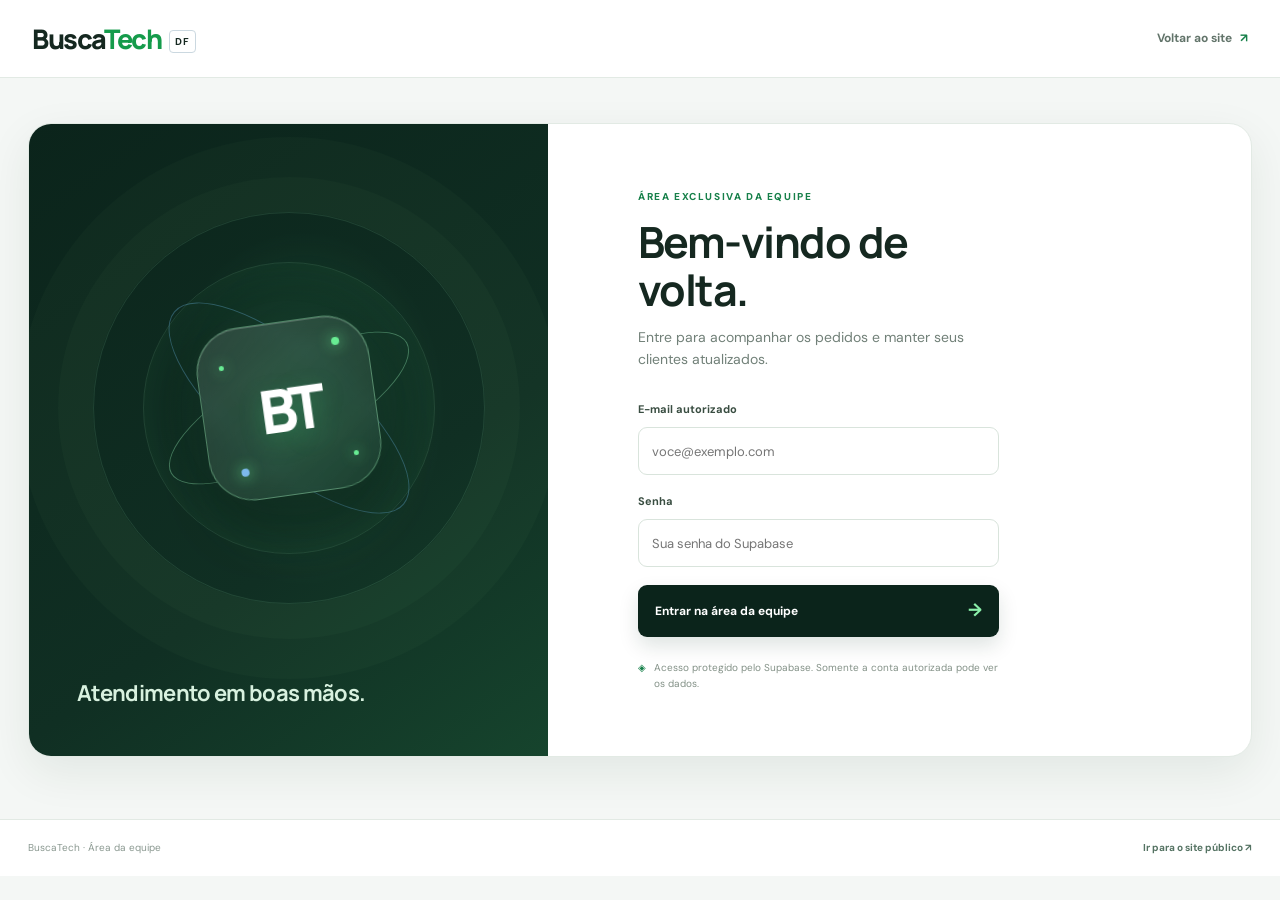
==== admin.html @ 412933b1 "Add protected service admin dashboard" ====
<!doctype html>
<html lang="pt-BR">
<head>
  <meta charset="UTF-8">
  <meta name="viewport" content="width=device-width, initial-scale=1">
  <meta name="robots" content="noindex, nofollow">
  <meta name="theme-color" content="#0b241b">
  <title>Área da equipe · BuscaTech</title>
  <link rel="icon" href="favicon.svg" type="image/svg+xml">
  <link rel="preconnect" href="https://fonts.googleapis.com">
  <link rel="preconnect" href="https://fonts.gstatic.com" crossorigin>
  <link href="https://fonts.googleapis.com/css2?family=DM+Sans:wght@400;500;600;700&family=Manrope:wght@500;600;700;800&display=swap" rel="stylesheet">
  <link rel="stylesheet" href="admin.css?v=20261119-admin-1">
</head>
<body>
  <header class="admin-header">
    <a class="admin-brand" href="./" aria-label="BuscaTech início">Busca<span>Tech</span><small>DF</small></a>
    <a class="back-to-site" href="./">Voltar ao site <span aria-hidden="true">↗</span></a>
  </header>

  <main class="admin-main">
    <section class="login-view" id="login-view" aria-labelledby="login-title">
      <div class="login-art" aria-hidden="true">
        <span class="orbit orbit-a"></span><span class="orbit orbit-b"></span>
        <div class="login-mark"><span>BT</span><i></i><i></i><i></i><i></i></div>
        <p>Atendimento em boas mãos.</p>
      </div>
      <div class="login-content">
        <p class="overline">ÁREA EXCLUSIVA DA EQUIPE</p>
        <h1 id="login-title">Bem-vindo de volta.</h1>
        <p class="login-intro">Entre para acompanhar os pedidos e manter seus clientes atualizados.</p>
        <form id="login-form" class="login-form">
          <label for="login-email">E-mail autorizado</label>
          <input id="login-email" name="email" type="email" autocomplete="username" required placeholder="voce@exemplo.com">
          <label for="login-password">Senha</label>
          <input id="login-password" name="password" type="password" autocomplete="current-password" required placeholder="Sua senha do Supabase">
          <button class="primary-button" type="submit">Entrar na área da equipe <span aria-hidden="true">→</span></button>
        </form>
        <p id="login-message" class="notice" role="status" aria-live="polite" hidden></p>
        <p class="login-footnote"><span aria-hidden="true">◈</span> Acesso protegido pelo Supabase. Somente a conta autorizada pode ver os dados.</p>
      </div>
    </section>

    <section class="dashboard-view" id="dashboard-view" hidden aria-labelledby="dashboard-title">
      <div class="dashboard-topline">
        <div>
          <p class="overline">PAINEL DE OPERAÇÃO</p>
          <h1 id="dashboard-title">Pedidos e atendimentos</h1>
          <p class="dashboard-subtitle">Acompanhe cada etapa e atualize o cliente sem complicação.</p>
        </div>
        <div class="dashboard-actions">
          <button class="secondary-button" id="refresh-orders" type="button"><span aria-hidden="true">↻</span> Atualizar</button>
          <button class="logout-button" id="logout-button" type="button">Sair</button>
        </div>
      </div>

      <div class="stats-grid" aria-label="Resumo dos pedidos">
        <article class="stat-card"><span class="stat-icon green" aria-hidden="true">▤</span><div><span class="stat-label">EM ABERTO</span><strong id="stat-open">—</strong></div><span class="stat-caption">pedidos ativos</span></article>
        <article class="stat-card"><span class="stat-icon amber" aria-hidden="true">◷</span><div><span class="stat-label">AGUARDANDO CLIENTE</span><strong id="stat-quotes">—</strong></div><span class="stat-caption">orçamentos enviados</span></article>
        <article class="stat-card"><span class="stat-icon blue" aria-hidden="true">✓</span><div><span class="stat-label">PRONTOS</span><strong id="stat-ready">—</strong></div><span class="stat-caption">para combinar devolução</span></article>
      </div>

      <div class="workspace-grid">
        <section class="orders-panel" aria-labelledby="orders-title">
          <div class="panel-heading">
            <div><h2 id="orders-title">Atendimentos</h2><span id="orders-count" class="muted-count">Carregando…</span></div>
            <label class="search-box"><span aria-hidden="true">⌕</span><span class="visually-hidden">Buscar atendimento</span><input id="search-orders" type="search" placeholder="Buscar cliente ou aparelho"></label>
          </div>
          <div class="filter-row" role="group" aria-label="Filtrar atendimentos">
            <button class="filter-chip is-active" type="button" data-filter="all">Todos</button>
            <button class="filter-chip" type="button" data-filter="open">Em aberto</button>
            <button class="filter-chip" type="button" data-filter="quote">Orçamento</button>
            <button class="filter-chip" type="button" data-filter="ready">Prontos</button>
          </div>
          <div class="order-list" id="order-list" aria-live="polite"></div>
        </section>

        <section class="detail-panel" id="detail-panel" aria-labelledby="detail-title">
          <div class="empty-detail" id="empty-detail">
            <span class="empty-icon" aria-hidden="true">↖</span>
            <h2>Escolha um atendimento</h2>
            <p>Selecione um pedido à esquerda para ver as informações e atualizar o andamento.</p>
          </div>
          <form id="order-form" hidden>
            <div class="detail-heading">
              <div><p class="overline">DETALHES DO PEDIDO</p><h2 id="detail-title">Atendimento</h2></div>
              <span id="detail-created" class="detail-date"></span>
            </div>
            <div class="customer-summary" id="customer-summary"></div>
            <label class="field-label" for="service-status">Andamento do serviço</label>
            <select id="service-status" name="serviceStatus" required>
              <option value="received">Solicitação recebida</option>
              <option value="diagnosis">Em avaliação técnica</option>
              <option value="quote_pending">Orçamento aguardando resposta</option>
              <option value="approved">Orçamento aprovado · aguardando início</option>
              <option value="in_service">Serviço em andamento</option>
              <option value="ready">Pronto para combinar devolução</option>
              <option value="returned">Equipamento devolvido</option>
              <option value="cancelled">Atendimento encerrado</option>
            </select>

            <div class="quote-editor">
              <div class="quote-editor-heading"><span class="quote-icon" aria-hidden="true">R$</span><div><h3>Orçamento</h3><p>Informe o valor e o que será feito.</p></div></div>
              <label class="field-label" for="quote-description">Descrição do serviço</label>
              <textarea id="quote-description" name="quoteDescription" rows="3" maxlength="1000" placeholder="Ex.: limpeza interna e troca da pasta térmica"></textarea>
              <label class="field-label" for="quote-amount">Valor total</label>
              <div class="money-input"><span aria-hidden="true">R$</span><input id="quote-amount" name="quoteAmount" type="number" min="0" max="99999999.99" step="0.01" placeholder="0,00" inputmode="decimal"></div>
              <label class="publish-quote-toggle" for="publish-quote"><input id="publish-quote" name="publishQuote" type="checkbox"><span class="fake-checkbox" aria-hidden="true">✓</span><span><strong>Enviar orçamento para aprovação</strong><small>O cliente poderá aprovar ou recusar com o código de acompanhamento.</small></span></label>
              <p id="quote-state-note" class="quote-state-note"></p>
            </div>
            <button class="primary-button save-button" id="save-order" type="submit">Salvar alterações <span aria-hidden="true">→</span></button>
            <p id="save-message" class="notice" role="status" aria-live="polite" hidden></p>
          </form>
        </section>
      </div>
      <p id="dashboard-message" class="dashboard-message" role="status" aria-live="polite" hidden></p>
      <p class="privacy-note"><span aria-hidden="true">◈</span> Dados de clientes visíveis somente para a equipe autorizada. Não compartilhe capturas deste painel.</p>
    </section>
  </main>

  <footer class="admin-footer"><span>BuscaTech · Área da equipe</span><a href="https://victorrmribeiro.github.io/SiteBuscaTech/">Ir para o site público ↗</a></footer>
  <script src="chatbot-config.js"></script>
  <script src="admin.js?v=20261119-admin-1"></script>
</body>
</html>
---- admin.css ----
:root{--admin-forest:#0b241b;--admin-green:#17804a;--admin-green-dark:#12633b;--admin-mint:#e8f5ec;--admin-ink:#152820;--admin-muted:#718078;--admin-paper:#f4f7f5;--admin-line:#e2eae4;--admin-card:#fff;--admin-shadow:0 15px 45px rgba(15,49,31,.08)}
*{box-sizing:border-box}
body{margin:0;background:var(--admin-paper);color:var(--admin-ink);font:15px/1.55 'DM Sans',Arial,sans-serif;min-height:100vh}
button,input,select,textarea{font:inherit}
button{cursor:pointer}
a{color:inherit;text-decoration:none}
h1,h2,h3,p{margin:0}
h1,h2,h3{font-family:'Manrope',Arial,sans-serif;letter-spacing:-.035em}
[hidden]{display:none!important}
.admin-header{height:78px;padding:0 max(32px,calc((100vw - 1330px)/2));display:flex;align-items:center;justify-content:space-between;background:#fff;border-bottom:1px solid var(--admin-line)}
.admin-brand{font:800 27px/1 'Manrope',sans-serif;letter-spacing:-1.4px}
.admin-brand span{color:#159b4b}
.admin-brand small{margin-left:8px;padding:4px 5px;border:1px solid #cbd8e0;border-radius:4px;font:700 10px 'DM Sans',sans-serif;letter-spacing:1px;vertical-align:middle}
.back-to-site{color:#62746a;font-size:12px;font-weight:700}
.back-to-site span{margin-left:5px;color:var(--admin-green)}
.admin-main{width:min(1300px,calc(100% - 56px));margin:45px auto 62px}
.login-view{min-height:590px;display:grid;grid-template-columns:.85fr 1.15fr;overflow:hidden;border:1px solid var(--admin-line);border-radius:23px;background:var(--admin-card);box-shadow:var(--admin-shadow)}
.login-art{position:relative;isolation:isolate;display:flex;flex-direction:column;justify-content:flex-end;overflow:hidden;min-height:590px;padding:48px;background:radial-gradient(ellipse at 53% 45%,rgba(51,147,94,.28),transparent 36%),linear-gradient(145deg,#0b241b,#102f23 62%,#16442d);color:#fff}
.login-art:before,.login-art:after{content:"";position:absolute;z-index:-1;width:390px;height:390px;border:1px solid rgba(152,228,176,.13);border-radius:50%;left:50%;top:45%;transform:translate(-50%,-50%);box-shadow:0 0 0 35px rgba(152,228,176,.025),0 0 0 75px rgba(152,228,176,.025)}
.login-art:after{width:290px;height:290px;box-shadow:inset 0 0 45px rgba(101,233,145,.08)}
.login-art>p{position:relative;z-index:1;color:#d8f1df;font:700 22px 'Manrope',sans-serif;letter-spacing:-.03em}
.login-mark{position:absolute;left:50%;top:45%;transform:translate(-50%,-50%) rotate(-8deg);display:grid;place-items:center;width:174px;height:174px;border:1px solid rgba(151,229,176,.4);border-radius:45px;background:linear-gradient(145deg,rgba(255,255,255,.12),rgba(255,255,255,.035));box-shadow:0 35px 60px rgba(0,0,0,.24),inset 0 1px rgba(255,255,255,.19);backdrop-filter:blur(10px)}
.login-mark span{font:800 60px 'Manrope',sans-serif;letter-spacing:-7px;color:#fff;text-shadow:0 8px 25px rgba(73,223,126,.28)}
.login-mark i{position:absolute;width:8px;height:8px;border-radius:50%;background:#68ec93;box-shadow:0 0 14px #68ec93}
.login-mark i:nth-of-type(1){top:22px;right:27px}.login-mark i:nth-of-type(2){bottom:24px;left:30px;background:#7db9ec}.login-mark i:nth-of-type(3){top:35px;left:22px;width:5px;height:5px}.login-mark i:nth-of-type(4){bottom:30px;right:23px;width:5px;height:5px}
.orbit{position:absolute;width:270px;height:90px;left:50%;top:45%;border:1px solid rgba(134,213,165,.45);border-radius:50%;transform:translate(-50%,-50%) rotate(-29deg)}
.orbit-b{width:300px;height:112px;transform:translate(-50%,-50%) rotate(40deg);border-color:rgba(107,180,226,.35)}
.login-content{align-self:center;max-width:540px;padding:65px clamp(34px,7vw,96px)}
.overline{color:var(--admin-green);font-size:10px;font-weight:800;letter-spacing:1.6px}
.login-content h1,.dashboard-topline h1{margin-top:13px;font-size:clamp(32px,4vw,43px);line-height:1.12}
.login-intro{margin-top:13px;color:var(--admin-muted);font-size:14px}
.login-form{display:grid;gap:9px;margin-top:31px}
.login-form label,.field-label{color:#394d41;font-size:11px;font-weight:700}
.login-form input,.detail-panel select,.detail-panel textarea,.money-input input{width:100%;min-width:0;border:1px solid #d9e4dc;border-radius:9px;background:#fff;color:var(--admin-ink);outline:none;transition:border-color .15s,box-shadow .15s}
.login-form input{height:48px;margin-bottom:9px;padding:0 13px;font-size:13px}
.login-form input:focus,.detail-panel select:focus,.detail-panel textarea:focus,.money-input:focus-within{border-color:#40a568;box-shadow:0 0 0 3px rgba(39,155,83,.11)}
.primary-button{display:flex;align-items:center;justify-content:space-between;gap:18px;min-height:49px;padding:12px 17px;border:0;border-radius:9px;background:var(--admin-forest);box-shadow:0 9px 20px rgba(10,46,28,.13);color:#fff;font-size:12px;font-weight:700;transition:transform .15s,background .15s}
.primary-button:hover{transform:translateY(-1px);background:#163b29}
.primary-button span{color:#8bf0aa;font-size:18px}
.primary-button:disabled,.secondary-button:disabled{cursor:wait;opacity:.65;transform:none}
.login-footnote{display:flex;gap:8px;align-items:flex-start;margin-top:23px;color:#839187;font-size:10px;line-height:1.55}
.login-footnote span,.privacy-note span{color:var(--admin-green)}
.notice{margin-top:14px;padding:11px 12px;border:1px solid #edcfca;border-radius:8px;background:#fff5f3;color:#9b3c30;font-size:11px;line-height:1.5}
.notice.is-success{border-color:#cce7d3;background:#f0f8f2;color:#24613c}
.dashboard-view{animation:dashboard-appear .3s ease-out both}
@keyframes dashboard-appear{from{opacity:0;transform:translateY(6px)}to{opacity:1;transform:translateY(0)}}
.dashboard-topline{display:flex;align-items:flex-end;justify-content:space-between;gap:25px;margin-bottom:26px}
.dashboard-topline h1{font-size:clamp(30px,4vw,40px)}
.dashboard-subtitle{margin-top:8px;color:var(--admin-muted);font-size:13px}
.dashboard-actions{display:flex;gap:9px;align-items:center}
.secondary-button,.logout-button{display:inline-flex;align-items:center;justify-content:center;gap:8px;min-height:40px;padding:9px 13px;border:1px solid #dce6df;border-radius:8px;background:#fff;color:#43574b;font-size:11px;font-weight:700}
.secondary-button:hover,.logout-button:hover{border-color:#9fc9ab;background:#f9fcfa}
.secondary-button span{font-size:18px;color:var(--admin-green)}
.logout-button{background:transparent}
.stats-grid{display:grid;grid-template-columns:repeat(3,1fr);gap:14px;margin-bottom:20px}
.stat-card{position:relative;display:flex;align-items:center;gap:13px;min-height:98px;padding:18px 20px;border:1px solid var(--admin-line);border-radius:13px;background:#fff;box-shadow:0 7px 22px rgba(14,50,31,.035)}
.stat-icon{display:grid;place-items:center;flex:0 0 42px;width:42px;height:42px;border-radius:12px;font-size:19px;font-weight:700}
.stat-icon.green{background:#e8f5ec;color:#18834a}.stat-icon.amber{background:#fff4df;color:#bd7d13}.stat-icon.blue{background:#eaf2fb;color:#347ab5}
.stat-card>div{display:grid;gap:2px}.stat-label{color:#819087;font-size:8px;font-weight:800;letter-spacing:1.05px}.stat-card strong{font:800 25px/1.1 'Manrope',sans-serif;letter-spacing:-1px}
.stat-caption{margin-left:auto;align-self:flex-end;color:#8b9990;font-size:9px;white-space:nowrap}
.workspace-grid{display:grid;grid-template-columns:minmax(350px,.86fr) minmax(0,1.14fr);align-items:start;gap:17px}
.orders-panel,.detail-panel{min-width:0;border:1px solid var(--admin-line);border-radius:14px;background:#fff;box-shadow:0 7px 22px rgba(14,50,31,.035)}
.orders-panel{overflow:hidden}
.panel-heading{display:flex;align-items:center;justify-content:space-between;gap:14px;padding:18px 19px 15px}
.panel-heading h2,.detail-heading h2{font-size:18px}
.muted-count{display:block;margin-top:3px;color:#8a9890;font-size:10px}
.search-box{display:flex;align-items:center;gap:7px;width:min(230px,52%);height:37px;padding:0 10px;border:1px solid #e2eae4;border-radius:8px;color:#819087}
.search-box:focus-within{border-color:#58a977;box-shadow:0 0 0 3px rgba(39,155,83,.08)}
.search-box>span:first-child{font-size:21px;line-height:1}
.search-box input{width:100%;min-width:0;border:0;outline:0;background:transparent;color:var(--admin-ink);font-size:10px}
.search-box input::placeholder{color:#99a69e}
.filter-row{display:flex;gap:6px;padding:0 19px 13px;border-bottom:1px solid #edf1ee}
.filter-chip{padding:6px 10px;border:1px solid transparent;border-radius:99px;background:transparent;color:#748279;font-size:9px;font-weight:700}
.filter-chip:hover{background:#f4f8f5}.filter-chip.is-active{border-color:#cde6d4;background:#edf8f0;color:#197144}
.order-list{max-height:630px;overflow:auto;padding:6px 9px 10px;scrollbar-color:#d7e3da transparent;scrollbar-width:thin}
.order-list-item{display:block;width:100%;padding:13px 12px;border:1px solid transparent;border-radius:9px;background:#fff;color:var(--admin-ink);text-align:left;transition:background .15s,border-color .15s}
.order-list-item:hover{background:#f7faf8}.order-list-item.is-selected{border-color:#cde5d4;background:#f1f8f3}
.order-list-top{display:flex;justify-content:space-between;align-items:center;gap:10px}
.order-list-name{overflow:hidden;color:#20372a;font:700 12px 'Manrope',sans-serif;text-overflow:ellipsis;white-space:nowrap}
.order-list-item>p{overflow:hidden;margin-top:5px;color:#76847b;font-size:10px;text-overflow:ellipsis;white-space:nowrap}
.order-list-bottom{display:flex;justify-content:space-between;align-items:center;gap:8px;margin-top:9px}
.order-list-bottom time{color:#9aa69e;font-size:9px}
.order-quote-state{color:#a26b0e;font-size:8px;font-weight:700}
.status-pill{display:inline-flex;align-items:center;gap:5px;padding:5px 8px;border-radius:99px;background:#edf4ef;color:#53705e;font-size:8px;font-weight:800;line-height:1.2;white-space:nowrap}
.status-pill:before{content:"";width:5px;height:5px;border-radius:50%;background:currentColor}
.status-received,.status-diagnosis{background:#edf3fa;color:#497299}.status-quote_pending{background:#fff4df;color:#9c6a10}.status-approved,.status-in_service{background:#edf6e8;color:#51812a}.status-ready{background:#e8f5ec;color:#167342}.status-returned{background:#edf2ef;color:#697c70}.status-cancelled{background:#f9ece9;color:#a65549}
.list-empty{padding:28px 15px;color:#88958d;font-size:11px;text-align:center}
.detail-panel{min-height:470px;padding:22px}
.empty-detail{display:grid;justify-items:center;align-content:center;min-height:420px;padding:25px;text-align:center}
.empty-icon{display:grid;place-items:center;width:54px;height:54px;margin-bottom:17px;border:1px solid #d8ebdd;border-radius:16px;background:#eff8f1;color:#18834a;font-size:23px}
.empty-detail h2{font-size:17px}.empty-detail p{max-width:270px;margin-top:8px;color:#87948c;font-size:11px}
.detail-heading{display:flex;justify-content:space-between;align-items:flex-end;gap:15px;margin-bottom:16px}
.detail-heading .overline{font-size:8px}.detail-heading h2{margin-top:5px;font-size:20px}.detail-date{color:#97a29b;font-size:9px;white-space:nowrap}
.customer-summary{display:grid;grid-template-columns:repeat(2,minmax(0,1fr));gap:11px 15px;margin-bottom:21px;padding:15px;border:1px solid #eaf0ec;border-radius:10px;background:#f9fbf9}
.summary-field{min-width:0}.summary-field.wide{grid-column:1/-1}.summary-field span{display:block;margin-bottom:3px;color:#8a9890;font-size:8px;font-weight:800;letter-spacing:.7px}.summary-field strong,.summary-field p{display:block;overflow-wrap:anywhere;color:#394c40;font-size:10px;font-weight:600;line-height:1.5}.summary-field p{font-weight:400}
.detail-panel>.field-label,.detail-panel form>.field-label,.quote-editor>.field-label{display:block;margin:10px 0 6px}
.detail-panel select{height:43px;padding:0 11px;font-size:11px}
.quote-editor{margin-top:19px;padding:16px;border:1px solid #e6eee8;border-radius:11px;background:#fbfdfb}
.quote-editor-heading{display:flex;gap:10px;align-items:center;margin-bottom:13px}
.quote-icon{display:grid;place-items:center;width:34px;height:34px;border-radius:10px;background:#e8f5ec;color:#157d43;font-size:10px;font-weight:800}
.quote-editor-heading h3{font-size:13px}.quote-editor-heading p{margin-top:2px;color:#849188;font-size:9px}
.detail-panel textarea{display:block;resize:vertical;min-height:76px;padding:9px 10px;font-size:10px;line-height:1.5}
.money-input{display:flex;align-items:center;gap:8px;height:41px;padding:0 10px;border:1px solid #d9e4dc;border-radius:9px;background:#fff;color:#7d8d82}
.money-input>span{font-size:10px;font-weight:700}.money-input input{height:100%;padding:0;border:0;border-radius:0;font-size:11px}.money-input input:focus{box-shadow:none}
.publish-quote-toggle{display:flex;align-items:flex-start;gap:9px;margin-top:14px;padding:12px;border:1px solid #dceee1;border-radius:9px;background:#f1f8f3;cursor:pointer}
.publish-quote-toggle input{position:absolute;width:1px;height:1px;opacity:0}
.fake-checkbox{display:grid;place-items:center;flex:0 0 17px;width:17px;height:17px;border:1px solid #b9c9be;border-radius:5px;background:#fff;color:transparent;font-size:11px;line-height:1}
.publish-quote-toggle input:checked+.fake-checkbox{border-color:#168047;background:#168047;color:#fff}
.publish-quote-toggle input:focus-visible+.fake-checkbox{outline:3px solid rgba(29,143,76,.22);outline-offset:2px}
.publish-quote-toggle>span:last-child{display:grid;gap:3px}.publish-quote-toggle strong{color:#315541;font-size:9px}.publish-quote-toggle small{color:#77887d;font-size:8px;line-height:1.45}
.quote-state-note{margin-top:9px;color:#74847a;font-size:9px;line-height:1.5}
.save-button{width:100%;margin-top:17px}
.save-button span{font-size:16px}
.save-message{margin-top:11px}
.dashboard-message{margin-top:15px;padding:11px 13px;border:1px solid #edcfca;border-radius:8px;background:#fff5f3;color:#9b3c30;font-size:11px}
.privacy-note{display:flex;gap:8px;align-items:center;margin-top:16px;color:#87948c;font-size:9px}
.admin-footer{display:flex;justify-content:space-between;gap:15px;padding:20px max(28px,calc((100vw - 1330px)/2));border-top:1px solid var(--admin-line);background:#fff;color:#8a9890;font-size:10px}
.admin-footer a{color:#557363;font-weight:700}
.visually-hidden{position:absolute;width:1px;height:1px;padding:0;margin:-1px;overflow:hidden;clip:rect(0,0,0,0);white-space:nowrap;border:0}
@media(max-width:900px){.login-view{grid-template-columns:.7fr 1.3fr}.login-content{padding:48px}.login-art{padding:35px}.workspace-grid{grid-template-columns:minmax(300px,.85fr) minmax(0,1.15fr)}.stat-caption{display:none}}
@media(max-width:700px){.admin-header{height:66px;padding:0 20px}.admin-brand{font-size:24px}.admin-main{width:calc(100% - 28px);margin:22px auto 35px}.login-view{grid-template-columns:1fr;min-height:auto}.login-art{min-height:180px;padding:22px 25px}.login-mark{width:100px;height:100px;top:45%;left:auto;right:24px;transform:translateY(-50%) rotate(-8deg);border-radius:29px}.login-mark span{font-size:40px;letter-spacing:-5px}.login-mark i{display:none}.login-art:before{width:240px;height:240px;left:auto;right:-64px;top:48%;transform:translateY(-50%)}.login-art:after{display:none}.orbit{width:185px;height:54px;left:auto;right:-44px;top:48%;transform:translateY(-50%) rotate(-29deg)}.orbit-b{width:210px;height:66px;transform:translateY(-50%) rotate(40deg)}.login-art>p{font-size:16px}.login-content{padding:31px 24px 27px}.login-content h1{font-size:31px}.dashboard-topline{align-items:flex-start;flex-direction:column;gap:15px;margin-bottom:17px}.dashboard-topline h1{font-size:31px}.dashboard-actions{width:100%}.dashboard-actions .secondary-button{flex:1}.stats-grid{gap:7px;margin-bottom:12px}.stat-card{min-height:91px;display:grid;justify-items:start;align-content:center;gap:6px;padding:10px;border-radius:10px}.stat-icon{width:29px;height:29px;min-height:29px;border-radius:9px;font-size:14px}.stat-card>div{gap:1px}.stat-label{font-size:7px;letter-spacing:.4px}.stat-card strong{font-size:20px}.workspace-grid{grid-template-columns:1fr;gap:12px}.orders-panel{order:0}.order-list{max-height:320px}.detail-panel{min-height:300px;padding:16px}.empty-detail{min-height:250px}.panel-heading{padding:15px 14px 12px}.panel-heading h2{font-size:16px}.search-box{width:52%;height:34px}.filter-row{overflow:auto;padding:0 13px 11px}.filter-chip{flex:0 0 auto;padding:6px 9px}.detail-heading h2{font-size:18px}.customer-summary{gap:10px;padding:12px}.admin-footer{padding:16px 20px;font-size:9px}}
@media(max-width:380px){.stats-grid{grid-template-columns:1fr}.stat-card{display:flex;min-height:73px}.stat-label{font-size:8px}.stat-caption{display:block}.panel-heading{align-items:flex-start;flex-direction:column}.search-box{width:100%}.customer-summary{grid-template-columns:1fr}.summary-field.wide{grid-column:auto}}
@media(prefers-reduced-motion:reduce){*,*:before,*:after{scroll-behavior:auto!important;animation:none!important;transition:none!important}}
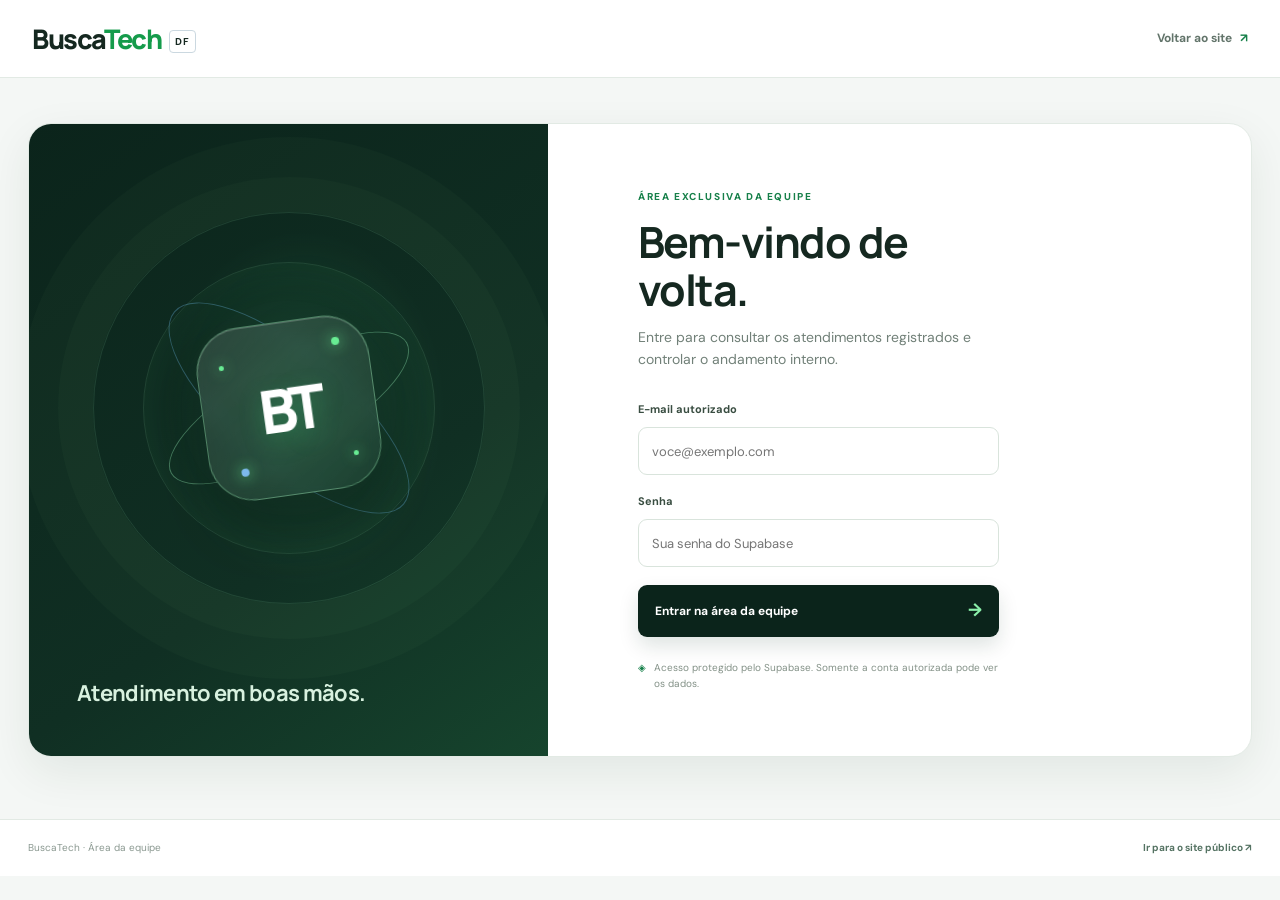
==== commit 67247542: "Remove public service tracking flow" ====
--- a/admin.html
+++ b/admin.html
@@ -10,7 +10,7 @@
   <link rel="preconnect" href="https://fonts.googleapis.com">
   <link rel="preconnect" href="https://fonts.gstatic.com" crossorigin>
   <link href="https://fonts.googleapis.com/css2?family=DM+Sans:wght@400;500;600;700&family=Manrope:wght@500;600;700;800&display=swap" rel="stylesheet">
-  <link rel="stylesheet" href="admin.css?v=20261119-admin-1">
+  <link rel="stylesheet" href="admin.css?v=20261119-admin-mobile-fix">
 </head>
 <body>
   <header class="admin-header">
@@ -28,7 +28,7 @@
       <div class="login-content">
         <p class="overline">ÁREA EXCLUSIVA DA EQUIPE</p>
         <h1 id="login-title">Bem-vindo de volta.</h1>
-        <p class="login-intro">Entre para acompanhar os pedidos e manter seus clientes atualizados.</p>
+        <p class="login-intro">Entre para consultar os atendimentos registrados e controlar o andamento interno.</p>
         <form id="login-form" class="login-form">
           <label for="login-email">E-mail autorizado</label>
           <input id="login-email" name="email" type="email" autocomplete="username" required placeholder="voce@exemplo.com">
@@ -46,7 +46,7 @@
         <div>
           <p class="overline">PAINEL DE OPERAÇÃO</p>
           <h1 id="dashboard-title">Pedidos e atendimentos</h1>
-          <p class="dashboard-subtitle">Acompanhe cada etapa e atualize o cliente sem complicação.</p>
+          <p class="dashboard-subtitle">Organize os atendimentos e combine orçamentos e atualizações diretamente pelo WhatsApp.</p>
         </div>
         <div class="dashboard-actions">
           <button class="secondary-button" id="refresh-orders" type="button"><span aria-hidden="true">↻</span> Atualizar</button>
@@ -91,8 +91,8 @@
             <select id="service-status" name="serviceStatus" required>
               <option value="received">Solicitação recebida</option>
               <option value="diagnosis">Em avaliação técnica</option>
-              <option value="quote_pending">Orçamento aguardando resposta</option>
-              <option value="approved">Orçamento aprovado · aguardando início</option>
+              <option value="quote_pending">Orçamento enviado pelo WhatsApp · aguardando resposta</option>
+              <option value="approved">Orçamento aceito pelo cliente via WhatsApp</option>
               <option value="in_service">Serviço em andamento</option>
               <option value="ready">Pronto para combinar devolução</option>
               <option value="returned">Equipamento devolvido</option>
@@ -100,13 +100,11 @@
             </select>
 
             <div class="quote-editor">
-              <div class="quote-editor-heading"><span class="quote-icon" aria-hidden="true">R$</span><div><h3>Orçamento</h3><p>Informe o valor e o que será feito.</p></div></div>
-              <label class="field-label" for="quote-description">Descrição do serviço</label>
+              <div class="quote-editor-heading"><span class="quote-icon" aria-hidden="true">R$</span><div><h3>Orçamento · controle interno</h3><p>Registre o valor e envie os detalhes ao cliente pelo WhatsApp.</p></div></div>
+              <label class="field-label" for="quote-description">Descrição do orçamento</label>
               <textarea id="quote-description" name="quoteDescription" rows="3" maxlength="1000" placeholder="Ex.: limpeza interna e troca da pasta térmica"></textarea>
-              <label class="field-label" for="quote-amount">Valor total</label>
+              <label class="field-label" for="quote-amount">Valor combinado pelo WhatsApp</label>
               <div class="money-input"><span aria-hidden="true">R$</span><input id="quote-amount" name="quoteAmount" type="number" min="0" max="99999999.99" step="0.01" placeholder="0,00" inputmode="decimal"></div>
-              <label class="publish-quote-toggle" for="publish-quote"><input id="publish-quote" name="publishQuote" type="checkbox"><span class="fake-checkbox" aria-hidden="true">✓</span><span><strong>Enviar orçamento para aprovação</strong><small>O cliente poderá aprovar ou recusar com o código de acompanhamento.</small></span></label>
-              <p id="quote-state-note" class="quote-state-note"></p>
             </div>
             <button class="primary-button save-button" id="save-order" type="submit">Salvar alterações <span aria-hidden="true">→</span></button>
             <p id="save-message" class="notice" role="status" aria-live="polite" hidden></p>
@@ -120,6 +118,6 @@
 
   <footer class="admin-footer"><span>BuscaTech · Área da equipe</span><a href="https://victorrmribeiro.github.io/SiteBuscaTech/">Ir para o site público ↗</a></footer>
   <script src="chatbot-config.js"></script>
-  <script src="admin.js?v=20261119-admin-1"></script>
+  <script src="admin.js?v=20261119-admin-2"></script>
 </body>
 </html>
--- a/admin.css
+++ b/admin.css
@@ -118,6 +118,6 @@
 .admin-footer a{color:#557363;font-weight:700}
 .visually-hidden{position:absolute;width:1px;height:1px;padding:0;margin:-1px;overflow:hidden;clip:rect(0,0,0,0);white-space:nowrap;border:0}
 @media(max-width:900px){.login-view{grid-template-columns:.7fr 1.3fr}.login-content{padding:48px}.login-art{padding:35px}.workspace-grid{grid-template-columns:minmax(300px,.85fr) minmax(0,1.15fr)}.stat-caption{display:none}}
-@media(max-width:700px){.admin-header{height:66px;padding:0 20px}.admin-brand{font-size:24px}.admin-main{width:calc(100% - 28px);margin:22px auto 35px}.login-view{grid-template-columns:1fr;min-height:auto}.login-art{min-height:180px;padding:22px 25px}.login-mark{width:100px;height:100px;top:45%;left:auto;right:24px;transform:translateY(-50%) rotate(-8deg);border-radius:29px}.login-mark span{font-size:40px;letter-spacing:-5px}.login-mark i{display:none}.login-art:before{width:240px;height:240px;left:auto;right:-64px;top:48%;transform:translateY(-50%)}.login-art:after{display:none}.orbit{width:185px;height:54px;left:auto;right:-44px;top:48%;transform:translateY(-50%) rotate(-29deg)}.orbit-b{width:210px;height:66px;transform:translateY(-50%) rotate(40deg)}.login-art>p{font-size:16px}.login-content{padding:31px 24px 27px}.login-content h1{font-size:31px}.dashboard-topline{align-items:flex-start;flex-direction:column;gap:15px;margin-bottom:17px}.dashboard-topline h1{font-size:31px}.dashboard-actions{width:100%}.dashboard-actions .secondary-button{flex:1}.stats-grid{gap:7px;margin-bottom:12px}.stat-card{min-height:91px;display:grid;justify-items:start;align-content:center;gap:6px;padding:10px;border-radius:10px}.stat-icon{width:29px;height:29px;min-height:29px;border-radius:9px;font-size:14px}.stat-card>div{gap:1px}.stat-label{font-size:7px;letter-spacing:.4px}.stat-card strong{font-size:20px}.workspace-grid{grid-template-columns:1fr;gap:12px}.orders-panel{order:0}.order-list{max-height:320px}.detail-panel{min-height:300px;padding:16px}.empty-detail{min-height:250px}.panel-heading{padding:15px 14px 12px}.panel-heading h2{font-size:16px}.search-box{width:52%;height:34px}.filter-row{overflow:auto;padding:0 13px 11px}.filter-chip{flex:0 0 auto;padding:6px 9px}.detail-heading h2{font-size:18px}.customer-summary{gap:10px;padding:12px}.admin-footer{padding:16px 20px;font-size:9px}}
+@media(max-width:700px){.admin-header{height:66px;padding:0 20px}.admin-brand{font-size:24px}.admin-main{width:calc(100% - 28px);margin:22px auto 35px}.login-view{grid-template-columns:1fr;min-height:auto}.login-art{min-height:180px;padding:22px 25px}.login-mark{width:100px;height:100px;top:45%;left:auto;right:24px;transform:translateY(-50%) rotate(-8deg);border-radius:29px}.login-mark span{font-size:40px;letter-spacing:-5px}.login-mark i{display:none}.login-art:before{width:240px;height:240px;left:auto;right:-64px;top:48%;transform:translateY(-50%)}.login-art:after{display:none}.orbit{width:185px;height:54px;left:auto;right:-44px;top:48%;transform:translateY(-50%) rotate(-29deg)}.orbit-b{width:210px;height:66px;transform:translateY(-50%) rotate(40deg)}.login-art>p{font-size:16px}.login-content{padding:31px 24px 27px}.login-content h1{font-size:31px}.dashboard-topline{align-items:flex-start;flex-direction:column;gap:15px;margin-bottom:17px}.dashboard-topline h1{font-size:31px}.dashboard-actions{width:100%}.dashboard-actions .secondary-button{flex:1}.stats-grid{gap:7px;margin-bottom:12px}.stat-card{min-height:91px;display:grid;justify-items:start;align-content:center;gap:6px;padding:10px;border-radius:10px}.stat-icon{width:29px;height:29px;min-height:29px;border-radius:9px;font-size:14px}.stat-card>div{gap:1px}.stat-label{font-size:7px;letter-spacing:.4px}.stat-card strong{font-size:20px}.workspace-grid{grid-template-columns:1fr;gap:12px}.orders-panel{order:0}.order-list{max-height:320px}.detail-panel{min-height:300px;padding:16px}.empty-detail{min-height:250px}.panel-heading{padding:15px 14px 12px}.panel-heading h2{font-size:16px}.search-box{width:52%;height:34px}.filter-row{overflow:auto;padding:0 13px 11px}.filter-chip{flex:0 0 auto;padding:6px 9px}.detail-heading h2{font-size:18px}.customer-summary{gap:10px;padding:12px}.admin-footer{padding:16px 20px;font-size:9px}.login-form input,.detail-panel select,.detail-panel textarea,.money-input input{font-size:16px}}
 @media(max-width:380px){.stats-grid{grid-template-columns:1fr}.stat-card{display:flex;min-height:73px}.stat-label{font-size:8px}.stat-caption{display:block}.panel-heading{align-items:flex-start;flex-direction:column}.search-box{width:100%}.customer-summary{grid-template-columns:1fr}.summary-field.wide{grid-column:auto}}
 @media(prefers-reduced-motion:reduce){*,*:before,*:after{scroll-behavior:auto!important;animation:none!important;transition:none!important}}
